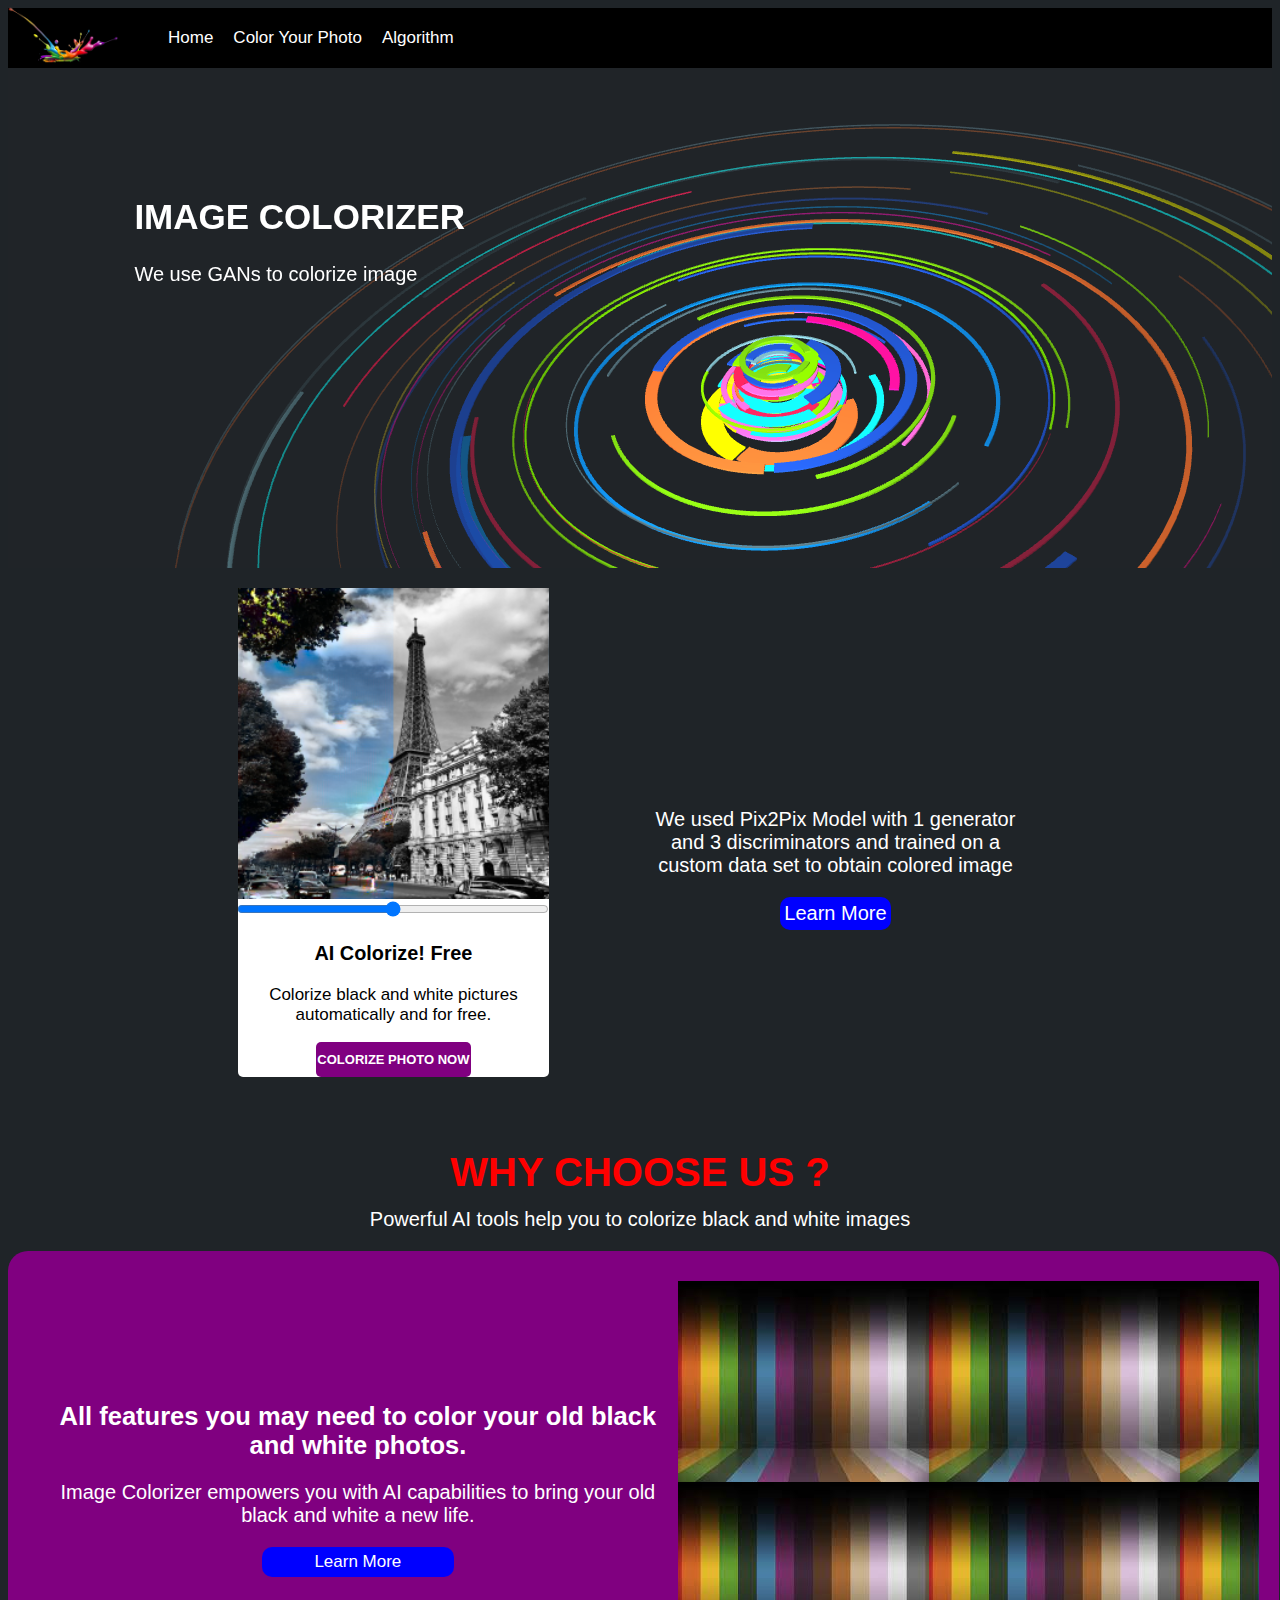
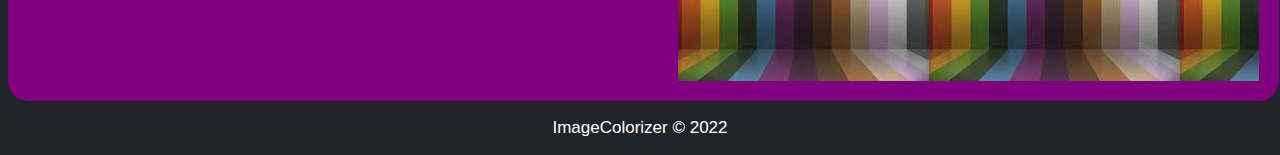
==== index.html @ 78a5e735 "Add files via upload" ====
<!DOCTYPE html>
<html lang="en">

<head>
  <meta charset="UTF-8">
  <meta name="viewport" content="width=device-width, initial-scale=1.0">
  <link rel="stylesheet" href="./style.css">
  <link rel="stylesheet" href="https://cdnjs.cloudflare.com/ajax/libs/font-awesome/4.7.0/css/font-awesome.min.css">
  <meta http-equiv="X-UA-Compatible" content="ie=edge">
  <title>Image Colorizer</title>
</head>

<body>
  <script src="http://code.jquery.com/jquery-3.3.1.min.js" integrity="sha256-FgpCb/KJQlLNfOu91ta32o/NMZxltwRo8QtmkMRdAu8=" crossorigin="anonymous"></script>

  <div class="container">
    <!-- Main Menu -->
    <nav class="main-nav">
      <img src="./images/logo.png" alt="Logo" class="logo">
      <ul class="main-menu">
        <li><a href="">Home</a></li>
        <li><a href="./color/index.html">Color Your Photo</a></li>
        <li><a href="#" onclick="goPython()">Algorithm</a></li>
      </ul>
    </nav>
    <!-- showcase -->
    <header class="showcase">
      <h2>IMAGE COLORIZER</h2>
      <p>We use GANs to colorize image</p>
    </header>
    <!-- color image -->
    <div class="middle">
      <section class="clrimage">
        <div>
          <div class="image">
            <img src="./images/bnw.png" alt="">
          </div>

          <input type="range" min="0" max="100" value="50" class="slider" id="myRange">

          <h3>AI Colorize! Free</h3>
          <p>Colorize black and white pictures automatically and for free.
          </p>
          <a href="./color/index.html" class='btn'>Colorize Photo Now</a>
        </div>

      </section>
      <div class="empty">
        <p> We used Pix2Pix Model with 1 generator and 3 discriminators and trained on a custom data set to obtain colored image</p>
        <a href="#" class="btn">
          Learn More
        </a>
      </div>
    </div>


    <div class="para">
      <h2>WHY CHOOSE US ?</h2>
      <p>Powerful AI tools help you to colorize black and white images</p>
    </div>
    <section class="color">
      <div class="content">
        <h2>All features you may need to color your old black and white photos.</h2>
        <p>Image Colorizer empowers you with AI capabilities to bring your old black and white a new life.</p>
        <a href="#" class="btn">
          Learn More
        </a>
      </div>
      <div class="image1">

      </div>
    </section>
    <footer>
      <p>ImageColorizer &copy; 2022</p>
    </footer>
  </div>

  <script src="./three.r119.min.js"></script>
  <script src="./vanta.rings.min.js"></script>
  <script>
    VANTA.RINGS({
      el: ".showcase",
      mouseControls: true,
      touchControls: true,
      gyroControls: false,
      minHeight: 500.00,
      minWidth: 400.00,
      scale: 1.00,
      scaleMobile: 1.00
    })
  </script>
  <script>
    let slider = document.querySelector('.slider');
    let image = document.querySelector('.clrimage img')
    slider.addEventListener('change', function(e) {
      let a = slider.value;
      image.style.clipPath = "polygon(" + String(a) + "% 0, 100% 0, 100% 100%, " + String(a) + "% 100%)";
    })
  </script>

</body>

</html>
---- style.css ----
/* body */
body{
  font-family:'Segoe UI',Tahoma,Geneva,Verdana,sans-serif;
  background-color:rgba(31,36,40,255);
  color:white;
  font-size: 17px;
  line-height:1,5;
}
ul{
  list-style:none;
}
a{
  color:white;
  text-decoration:none;
}

h2{
  text-align:center;
}

p{
  text-align:center
}
/* .btn{
  padding-left: auto;
  padding-right: auto;
} */
/* Nav */
.main-nav img {
   background-color: transparent;
}
.main-nav{
  display:flex;
  align-items:center;
  justify-content:space-between;
  height:20px;
  padding:20px 0;
  font-size:17px;
  background-color:black;
}
.main-nav ul{
  display:flex;
  text-align:center;
}
.main-nav .logo{
  width:110px;
}
.main-nav ul li{
  padding:0 10px
}
.main-nav ul li a:hover{
  color:red;
}
.main-nav ul li a{
  padding-bottom: 2px;
}
.main-nav ul.main-menu{
  flex:1;
  left: 50%;
}
/* Showcase */
.showcase{
  width:100%;
  height:400px;
  align-items:center;
  text-align:center;
  display:flex;
  flex-direction:column;
  justify-content:flex-end;
  padding-bottom: 100px;
}

.showcase h2{
  padding-bottom:10px;
}

.showcase h2{
  position:absolute;
  top:20%;
  left:10%;
  font-size:35px;
}
.showcase p{
  position:absolute;
  top:35%;
  left:10%;
  font-size:20px;
}

.middle{
  display:flex;
  justify-content:center;
  padding-right: 20px;
  padding-top:20px;
}


.clrimage{
  width:25%;
  height:100%;
  background-color:white;
  color:black;
  border-radius:5px;
  padding-top:-200px;
  margin-bottom: 40px;
}

.clrimage img{
  display: block;
  margin-left: auto;
  margin-right: auto;
  width:100%;
  height:100%;
  /* margin-top: 20px; */
  clip-path: polygon(50% 0, 100% 0, 100% 100%, 50% 100%);

}
.image{
  background:url('./images/color.png');
  height:100%;
  background-size: cover;

}

.clrimage h3, .clrimage p{
  text-align: center;
}

.clrimage a{
  display: block;
  padding-top: 10px;
  padding-bottom: 10px;
  text-transform: uppercase;
  font-weight: bold;
  color: white;
  font-size:13px;
  background-color:purple;
  border-radius:5px;
  text-align: center;
  margin: auto;
  width:50%

}

.empty{
  padding-top: 200px;
  padding-left: 100px;
  font-size: 20px;
  width:30%
}
.slider{
  width:100.5%;
  background: transparent;
  margin-left: -1px;
}

.para h2{
  font-size:40px;
  color: red;
}
.para p{
  margin-top: -20px;
  font-size:20px;
}


.color{
  height:400px;
  width:99%;
  background:purple;
  border-radius:20px;
  display:flex;
  padding-top: 30px;
  padding-right: 20px;
  padding-bottom: 20px;


}
.color p{
  font-size:20px;
}

.color .content{
  width:55%;
  padding:100px 0 0 30px;

}
.btn{
  margin:auto;
  display:block;
  background-color: blue;
  width:30%;
  text-align: center;
  border-radius:10px;
  padding-top:5px;
  padding-bottom:5px;
}
.image1 {
  width:50%;

  background:url('./images/color.jpeg')
}
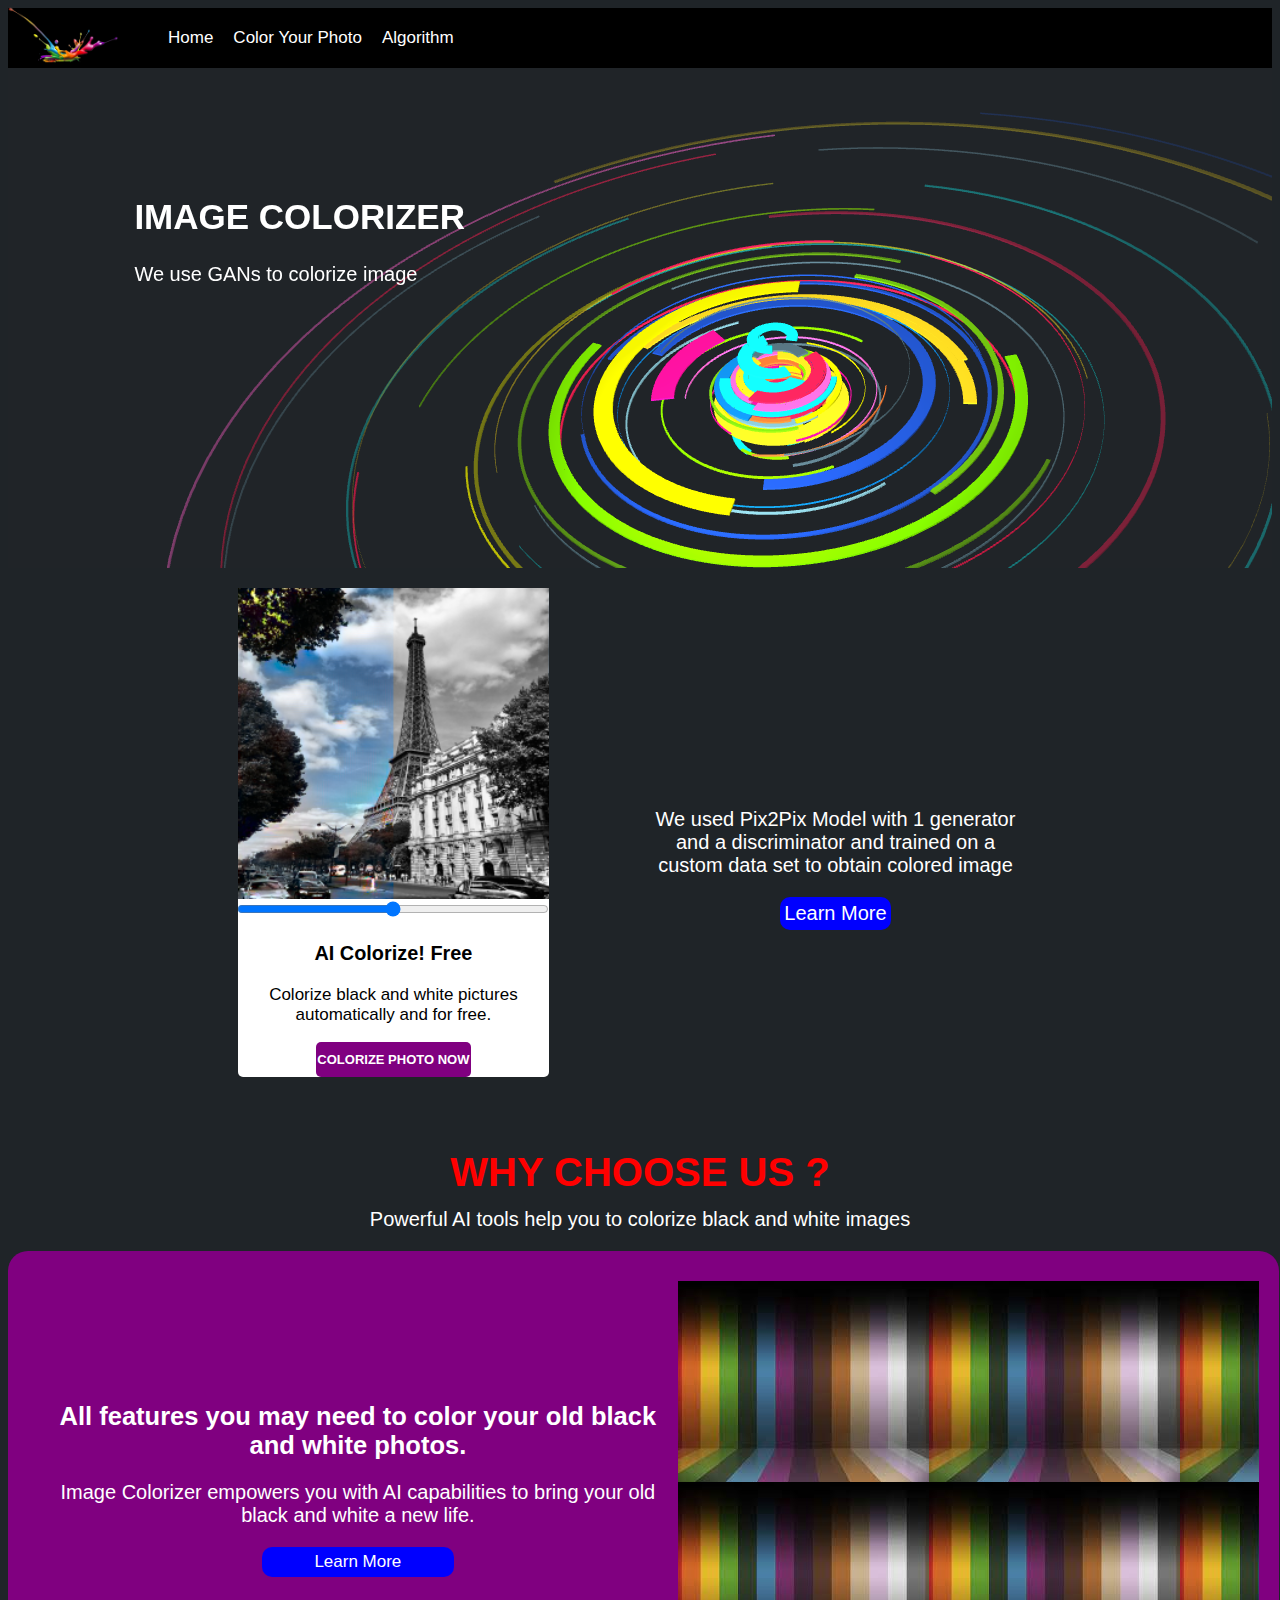
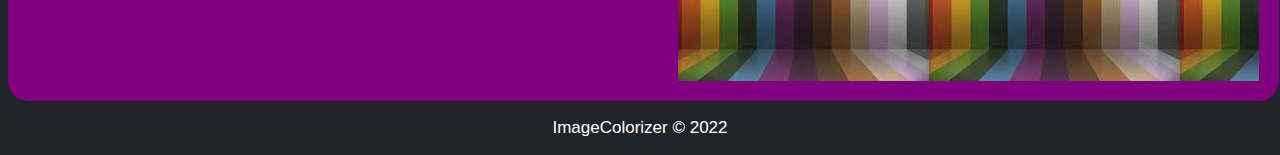
==== commit fc8d3c2e: "Update index.html" ====
--- a/index.html
+++ b/index.html
@@ -46,7 +46,7 @@
 
       </section>
       <div class="empty">
-        <p> We used Pix2Pix Model with 1 generator and 3 discriminators and trained on a custom data set to obtain colored image</p>
+        <p> We used Pix2Pix Model with 1 generator and a discriminator and trained on a custom data set to obtain colored image</p>
         <a href="#" class="btn">
           Learn More
         </a>
@@ -100,4 +100,4 @@
 
 </body>
 
-</html>+</html>
